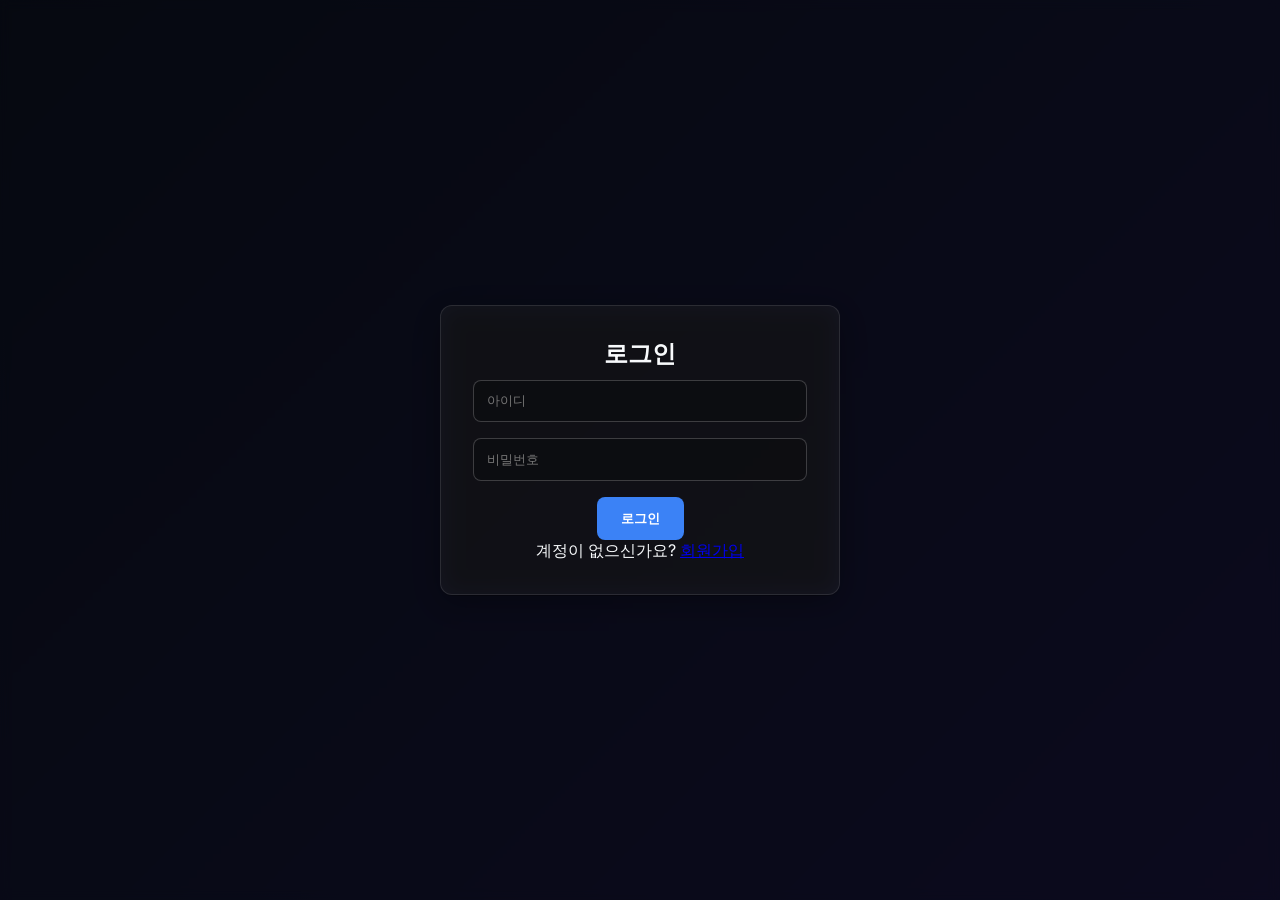
==== frontend/index.html @ 51fb5659 "Fix Netlify publish directory by moving netlify.toml to root" ====
<!DOCTYPE html>
<html lang="en">
<head>
  <meta charset="UTF-8">
  <meta name="viewport" content="width=device-width, initial-scale=1.0">
  <title>Ggeolmu language Pro</title>
  <link rel="stylesheet" href="css/style.css">
  <link rel="preconnect" href="https://fonts.googleapis.com">
  <link rel="preconnect" href="https://fonts.gstatic.com" crossorigin>
  <link href="https://fonts.googleapis.com/css2?family=Inter:wght@400;500;600;700&display=swap" rel="stylesheet">
</head>
<body>
  <div class="app-container" style="display: none;" id="main-app-container">
    <header class="glass-header">
      <div class="header-left">
        <h1>Ggeolmu language <span class="accent">Pro</span></h1>
        <button id="open-youtube-btn" title="YouTube 열기">▶ YouTube 열기</button>
      </div>
      <div class="url-input-group">
        <input type="text" id="video-url" placeholder="Paste YouTube URL here (e.g., https://youtu.be/...)" value="https://youtu.be/7NLzd2mjz-g?si=dH2-LVRnqRRq38Av">
        <div class="lang-select-group">
          <select id="script-lang" title="스크립트 언어 (자막)">
            <option value="en" selected>🇺🇸 자막: 영어</option>
            <option value="ko">🇰🇷 자막: 한국어</option>
            <option value="ja">🇯🇵 자막: 일본어</option>
            <option value="zh">🇨🇳 자막: 중국어</option>
          </select>
          <select id="dict-lang" title="단어 뜻 언어 (해석)">
            <option value="ko" selected>🇰🇷 해석: 한국어</option>
            <option value="en">🇺🇸 해석: 영어</option>
            <option value="ja">🇯🇵 해석: 일본어</option>
            <option value="zh">🇨🇳 해석: 중국어</option>
          </select>
        </div>
        <button id="load-btn">Load Video</button>
      </div>
      <div class="header-right" style="display: flex; align-items: center; gap: 10px;">
        <span id="user-info-display" style="display: none; font-weight: 500;"></span>
        <button id="auth-btn" class="btn">로그인 / 가입</button>
      </div>
    </header>
    
    <main class="main-content">
      <div id="welcome-message" class="empty-state-global">
        <div class="empty-state-content">
          <h2>Ready to learn?</h2>
          <p>Paste a YouTube URL above and click "Load Video" to get started.</p>
          <div class="bookmarklet-container" style="margin-top: 2rem; padding: 1.5rem; background: rgba(255,255,255,0.05); border-radius: 12px; border: 1px dashed rgba(255,255,255,0.2);">
            <h3>💡 Pro Tip: 유튜브에서 바로 열기!</h3>
            <p style="color: #aaa; font-size: 0.9em; margin-bottom: 1rem;">아래 버튼을 즐겨찾기 바에 드래그해서 올려두세요. 유튜브 영상을 보다가 클릭하면 이 화면으로 텔레포트 합니다!</p>
            <a id="bookmarklet-btn" href="javascript:(function(){document.querySelectorAll('video').forEach(function(v){v.pause();});var mp=document.getElementById('movie_player');if(mp&&mp.pauseVideo)mp.pauseVideo();var m=window.location.href.match(/(?:youtube\.com\/(?:[^\/]+\/.+\/|(?:v|e(?:mbed)?)\/|.*[?&]v=|shorts\/)|youtu\.be\/)([^&?\/ ]{11})/);var v=m?m[1]:null;if(v)window.open('http://ggeolmu-language.com/?videoId='+v,'_blank');else alert('YouTube 영상 페이지에서 클릭해주세요!');})();" class="btn" style="display: inline-block; padding: 0.8rem 1.5rem; background: var(--accent-color); color: white; text-decoration: none; border-radius: 8px; font-weight: 600; cursor: move;">📖 Ggeolmu Pro 열기</a>
          </div>
        </div>
      </div>

      <!-- Left: Video Player -->
      <section class="glass-card video-section" style="display: none;">
        <div class="video-wrapper">
          <div id="youtube-player"></div>
        </div>
      </section>

      <!-- Right: Transcript Viewer -->
      <section class="glass-card transcript-section" style="display: none;">
        <div class="transcript-header">
          <h2>Interactive Transcript</h2>
          <p class="subtitle">Hover for meaning, click to replay.</p>
          <div class="keyboard-shortcuts">
            <span class="shortcut-item"><span class="key-badge">Space</span> 재생/정지</span>
            <span class="shortcut-item"><span class="key-badge">v</span> 이전 문장</span>
            <span class="shortcut-item"><span class="key-badge">b</span> 다시 듣기</span>
            <span class="shortcut-item"><span class="key-badge">n</span> 다음 문장</span>
            <span class="shortcut-item"><span class="key-badge">g</span> 앞 단어</span>
            <span class="shortcut-item"><span class="key-badge">1</span>~<span class="key-badge">4</span> 0~75% 이동</span>
          </div>
        </div>
        <div id="transcript-container" class="transcript-container">
          <!-- Transcript items will be injected here via JS -->
        </div>
      </section>
    </main>

    <!-- Tooltip Element -->
    <div id="tooltip" class="tooltip hidden">
      <div class="tooltip-pronunciation" id="tooltip-pron"></div>
      <div class="tooltip-meaning" id="tooltip-mean"></div>
    </div>
  </div>

  <!-- Auth Modal -->
  <div id="auth-modal" class="modal">
    <div class="modal-content glass-card">
      <span id="close-modal" class="close-btn" style="display: none;">&times;</span>
      <h2 id="modal-title">로그인</h2>
      <div id="modal-error" style="color: #ff6b6b; margin-bottom: 10px;"></div>
      
      <div id="auth-form-container">
        <!-- 로그인 모드 -->
        <div id="login-form">
          <input type="text" id="login-username" placeholder="아이디">
          <input type="password" id="login-password" placeholder="비밀번호">
          <button id="login-submit" class="btn">로그인</button>
          <p>계정이 없으신가요? <a href="#" id="toggle-to-register">회원가입</a></p>
        </div>
        
        <!-- 회원가입 모드 -->
        <div id="register-form" style="display:none;">
          <input type="text" id="reg-name" placeholder="이름 (예: 홍길동)">
          <input type="text" id="reg-username" placeholder="아이디">
          <input type="password" id="reg-password" placeholder="비밀번호">
          <button id="reg-submit" class="btn">회원가입</button>
          <p>이미 계정이 있으신가요? <a href="#" id="toggle-to-login">로그인</a></p>
        </div>
      </div>
      <div id="auth-success-container" style="display:none; text-align:center;">
        <h3 style="color:#51cf66;">환영합니다!</h3>
        <p id="auth-unique-code" style="font-family: monospace; background: rgba(255,255,255,0.1); padding:10px; border-radius:8px; margin: 10px 0;"></p>
        <button id="auth-ok-btn" class="btn">확인</button>
      </div>
    </div>
  </div>

  <!-- YouTube IFrame API -->
  <script src="https://www.youtube.com/iframe_api"></script>
  <!-- Load JS -->
  <script src="js/auth.js"></script>
  <script type="module" src="js/app.js"></script>
</body>
</html>
---- frontend/css/style.css ----
:root {
  --bg-gradient: linear-gradient(135deg, #0f172a 0%, #1e1b4b 100%);
  --glass-bg: rgba(255, 255, 255, 0.05);
  --glass-border: rgba(255, 255, 255, 0.1);
  --text-primary: #f8fafc;
  --text-secondary: #94a3b8;
  --accent-color: #3b82f6;
  --accent-hover: #60a5fa;
  --tooltip-bg: rgba(15, 23, 42, 0.95);
  --highlight-bg: rgba(59, 130, 246, 0.2);
}

* {
  box-sizing: border-box;
  margin: 0;
  padding: 0;
}

body {
  font-family: 'Inter', sans-serif;
  background: var(--bg-gradient);
  color: var(--text-primary);
  min-height: 100vh;
  display: flex;
  justify-content: center;
  align-items: center;
  padding: 2rem;
  overflow: hidden; /* App takes full screen, scroll inside components */
}

/* Glassmorphism Utilities */
.glass-card {
  background: var(--glass-bg);
  backdrop-filter: blur(12px);
  -webkit-backdrop-filter: blur(12px);
  border: 1px solid var(--glass-border);
  border-radius: 16px;
  box-shadow: 0 8px 32px 0 rgba(0, 0, 0, 0.3);
}

.app-container {
  width: 100%;
  max-width: 1400px;
  height: 90vh;
  display: flex;
  flex-direction: column;
  gap: 1.5rem;
}

/* Header */
.glass-header {
  display: flex;
  justify-content: space-between;
  align-items: center;
  padding: 1.2rem 2rem;
  background: var(--glass-bg);
  backdrop-filter: blur(12px);
  border: 1px solid var(--glass-border);
  border-radius: 16px;
  gap: 1.5rem;
  flex-wrap: wrap;
}

.glass-header h1 {
  font-size: 1.5rem;
  font-weight: 700;
  letter-spacing: -0.5px;
}

.header-left {
  display: flex;
  align-items: center;
  gap: 0.8rem;
  flex-shrink: 0;
}

#open-youtube-btn {
  padding: 0.45rem 1rem;
  border: 1px solid rgba(255, 255, 255, 0.15);
  border-radius: 20px;
  background: rgba(255, 0, 0, 0.15);
  color: #ff6b6b;
  font-size: 0.82rem;
  font-weight: 600;
  cursor: pointer;
  transition: background 0.2s ease, transform 0.1s ease;
  white-space: nowrap;
}

#open-youtube-btn:hover {
  background: rgba(255, 0, 0, 0.3);
  transform: scale(1.04);
}

.accent {
  color: var(--accent-color);
}

.url-input-group {
  display: flex;
  flex-wrap: wrap;
  gap: 0.8rem;
  flex: 1;
  max-width: 800px;
  min-width: 0; /* flex overflow 방지 */
}

.url-input-group input {
  flex: 2;
  min-width: 150px;
  padding: 0.8rem 1.2rem;
  border-radius: 8px;
  border: 1px solid var(--glass-border);
  background: rgba(0, 0, 0, 0.2);
  color: var(--text-primary);
  font-size: 0.95rem;
  outline: none;
  transition: all 0.3s ease;
}

.url-input-group input:focus {
  border-color: var(--accent-color);
  box-shadow: 0 0 0 2px rgba(59, 130, 246, 0.2);
}

.url-input-group button, .header-right button, .btn {
  padding: 0.8rem 1.5rem;
  border: none;
  border-radius: 8px;
  background: var(--accent-color);
  color: white;
  font-weight: 600;
  cursor: pointer;
  white-space: nowrap;
  transition: background 0.2s ease, transform 0.1s ease;
}

.url-input-group button:hover, .header-right button:hover, .btn:hover {
  background: var(--accent-hover);
}

.url-input-group button:active, .header-right button:active, .btn:active {
  transform: scale(0.98);
}

.lang-select-group {
  display: flex;
  gap: 0.5rem;
  flex-shrink: 0;
}

.lang-select-group select {
  padding: 0.8rem 1rem;
  border-radius: 8px;
  border: 1px solid var(--glass-border);
  background: rgba(0, 0, 0, 0.4);
  color: var(--text-primary);
  font-size: 0.85rem;
  outline: none;
  cursor: pointer;
  appearance: none;
  -webkit-appearance: none;
  transition: all 0.3s ease;
}

.lang-select-group select:focus {
  border-color: var(--accent-color);
  box-shadow: 0 0 0 2px rgba(59, 130, 246, 0.2);
}

/* Main Content */
.main-content {
  display: flex;
  gap: 1.5rem;
  flex: 1;
  min-height: 0; /* Important for flex child scrolling */
}

/* Video Section */
.video-section {
  flex: 6;
  padding: 1.5rem;
  display: flex;
  flex-direction: column;
}

.video-wrapper {
  flex: 1;
  border-radius: 12px;
  overflow: hidden;
  background: #000;
  position: relative;
}

.video-wrapper iframe {
  position: absolute;
  top: 0;
  left: 0;
  width: 100%;
  height: 100%;
  border: none;
}

/* Transcript Section */
.transcript-section {
  flex: 4;
  padding: 1.5rem;
  display: flex;
  flex-direction: column;
}

.transcript-header {
  margin-bottom: 1rem;
}

.transcript-header h2 {
  font-size: 1.2rem;
  font-weight: 600;
}

.transcript-header .subtitle {
  font-size: 0.85rem;
  color: var(--text-secondary);
  margin-top: 0.2rem;
  margin-bottom: 0.8rem;
}

.keyboard-shortcuts {
  display: flex;
  flex-wrap: wrap;
  gap: 0.8rem;
  padding-bottom: 0.5rem;
  border-bottom: 1px solid rgba(255, 255, 255, 0.1);
  margin-bottom: 0.5rem;
}

.shortcut-item {
  display: flex;
  align-items: center;
  gap: 0.3rem;
  font-size: 0.8rem;
  color: var(--text-secondary);
}

.key-badge {
  background: rgba(255, 255, 255, 0.1);
  border: 1px solid rgba(255, 255, 255, 0.2);
  padding: 0.1rem 0.4rem;
  border-radius: 4px;
  color: #e2e8f0;
  font-family: monospace;
  font-size: 0.75rem;
  font-weight: 600;
}

.transcript-container {
  flex: 1;
  overflow-y: auto;
  overflow-x: hidden;
  padding-left: 0.5rem;
  padding-right: 0.5rem;
  display: flex;
  flex-direction: column;
  gap: 0.8rem;
}

/* Custom Scrollbar */
.transcript-container::-webkit-scrollbar {
  width: 6px;
}
.transcript-container::-webkit-scrollbar-track {
  background: transparent;
}
.transcript-container::-webkit-scrollbar-thumb {
  background: rgba(255, 255, 255, 0.2);
  border-radius: 4px;
}
.transcript-container::-webkit-scrollbar-thumb:hover {
  background: rgba(255, 255, 255, 0.3);
}

/* Transcript Item */
.transcript-item {
  padding: 1.2rem 1.5rem; /* Slightly more padding for readability and left edge */
  border-radius: 8px;
  background: rgba(255, 255, 255, 0.02);
  border: 1px solid transparent;
  cursor: pointer;
  transition: all 0.35s cubic-bezier(0.4, 0, 0.2, 1); /* Buttery smooth transition */
  line-height: 1.8;
  font-size: 1.05rem; /* Slightly larger text for grouped sentences */
}

.transcript-item:hover {
  background: rgba(255, 255, 255, 0.06);
  border-color: var(--glass-border);
}

.transcript-item.active {
  background: var(--highlight-bg);
  border-color: var(--accent-color);
  box-shadow: 0 4px 20px rgba(99, 102, 241, 0.15); /* Soft glow for active */
  transform: scale(1.01); /* Subtle pop effect */
}

.word-span {
  position: relative;
  display: inline-block;
  padding: 0 2px;
  border-radius: 4px;
  transition: background 0.2s ease, color 0.2s ease;
}

.word-span.has-meaning {
  cursor: default;
  border-bottom: 1px dashed rgba(255, 255, 255, 0.4);
}

.word-span.has-meaning:hover {
  background: rgba(255, 255, 255, 0.15);
  color: #fff;
}

/* Tooltip */
.tooltip {
  position: fixed;
  background: var(--tooltip-bg);
  border: 1px solid var(--glass-border);
  padding: 0.6rem 1rem;
  border-radius: 8px;
  box-shadow: 0 4px 12px rgba(0, 0, 0, 0.5);
  pointer-events: none;
  z-index: 1000;
  opacity: 1;
  transform: translateY(0);
  transition: opacity 0.2s ease, transform 0.2s ease;
  backdrop-filter: blur(8px);
}

.tooltip.hidden {
  opacity: 0;
  transform: translateY(10px);
}

.tooltip-pronunciation {
  font-size: 0.8rem;
  color: var(--text-secondary);
  margin-bottom: 0.2rem;
  font-family: monospace;
}

.tooltip-meaning {
  font-size: 0.95rem;
  color: var(--text-primary);
  font-weight: 500;
}

/* Empty States & Loading */
.empty-state-global {
  flex: 1;
  display: flex;
  flex-direction: column;
  background: var(--glass-bg);
  backdrop-filter: blur(12px);
  -webkit-backdrop-filter: blur(12px);
  border: 1px solid var(--glass-border);
  border-radius: 16px;
  padding: 4rem;
  overflow-y: auto;
  box-sizing: border-box;
}

.empty-state-content {
  margin: auto;
  display: flex;
  flex-direction: column;
  align-items: center;
  text-align: center;
  width: 100%;
}

.empty-state-global h2 {
  font-size: 2rem;
  margin-bottom: 1rem;
}

.empty-state {
  text-align: center;
  color: var(--text-secondary);
  padding: 2rem;
}

.loading-spinner {
  text-align: center;
  color: var(--accent-color);
  padding: 2rem;
  font-weight: 600;
  animation: pulse 1.5s infinite;
}

@keyframes pulse {
  0% { opacity: 0.6; }
  50% { opacity: 1; }
  100% { opacity: 0.6; }
}

/* Translation Button & Sentence Actions */
.transcript-item {
  display: flex;
  flex-direction: column;
}

.sentence-actions {
  display: flex;
  align-items: center;
  gap: 0.5rem;
  margin-bottom: 0.3rem;
}

.translate-btn {
  background: rgba(255, 255, 255, 0.1);
  border: none;
  color: #fff;
  border-radius: 4px;
  padding: 2px 6px;
  font-size: 0.75rem;
  font-weight: 600;
  cursor: pointer;
  transition: background 0.2s, transform 0.1s;
}

.translate-btn:hover {
  background: var(--accent-color);
}

.translate-btn:active {
  transform: scale(0.95);
}

.sentence-translation {
  font-size: 0.85rem;
  color: #a1a1aa;
  opacity: 0;
  pointer-events: none;
  transition: opacity 0.2s ease;
  white-space: normal;
  word-wrap: break-word;
  line-height: 1.4;
  max-width: 100%;
}

.translate-btn:hover + .sentence-translation,
.translate-btn:active + .sentence-translation {
  opacity: 1;
}

.sentence-text {
  flex: 1;
}

/* ===========================
   Responsive Layout
   =========================== */

/* 1100px 이하: 헤더 세로 배치 */
@media (max-width: 1100px) {
  .glass-header {
    flex-direction: column;
    align-items: stretch;
    gap: 0.8rem;
    padding: 1rem 1.2rem;
  }

  .glass-header h1 {
    text-align: center;
    font-size: 1.3rem;
  }

  .url-input-group {
    width: 100%;
    max-width: 100%;
    flex-wrap: wrap; /* 요소들이 삐져나가지 않고 줄바꿈되도록 설정 */
    gap: 0.6rem;
  }

  .url-input-group input {
    width: 100%;
    flex: 1 1 100%;
  }

  .lang-select-group {
    flex-wrap: wrap;
    width: 100%;
    gap: 0.5rem;
    flex-grow: 1;
  }

  .lang-select-group select {
    flex: 1 1 calc(50% - 0.3rem);
    min-width: 0;
  }

  .url-input-group button {
    width: 100%;
    flex: 1 1 100%;
  }
}

/* 600px 이하: 완전 모바일 세로 배치 */
@media (max-width: 600px) {
  .lang-select-group select {
    flex: 1 1 100%;
    font-size: 0.8rem;
    padding: 0.7rem 0.8rem;
  }
}

/* 768px 이하: 모바일 최적화 미디어 쿼리 (가로 스크롤 및 텍스트 넘침 방지) */
@media (max-width: 768px) {
  body {
    padding: 0.8rem;
    overflow-y: auto; /* Allow scrolling on small viewports */
  }

  .app-container {
    height: auto; /* Let the height expand naturally instead of forcing 90vh */
    gap: 1rem;
  }

  .empty-state-global {
    padding: 2.5rem 1.2rem;
    border-radius: 12px;
  }

  .empty-state-global h2 {
    font-size: 1.4rem; /* Scale down title size */
  }

  .empty-state-global p {
    font-size: 0.9rem;
    color: var(--text-secondary);
  }

  /* Hide bookmarklet instructions as drag & drop is impossible on mobile chrome */
  .bookmarklet-container {
    display: none !important;
  }

  .main-content {
    flex-direction: column !important;
    height: auto;
    gap: 1rem;
  }

  .video-section {
    flex: none !important;
    width: 100% !important;
    height: 35vh !important;
    min-height: 240px;
    padding: 0.8rem !important;
  }

  .transcript-section {
    flex: none !important;
    width: 100% !important;
    height: 50vh !important;
    min-height: 300px;
    padding: 0.8rem !important;
  }
}

/* Auth Modal Styles */
.modal {
  position: fixed; top: 0; left: 0; width: 100%; height: 100%;
  background: rgba(0, 0, 0, 0.6);
  backdrop-filter: blur(5px);
  z-index: 1000;
  display: flex; align-items: center; justify-content: center;
}
.modal.hidden { display: none; }
.modal-content {
  background: var(--glass-bg);
  padding: 2rem;
  border-radius: 12px;
  width: 90%; max-width: 400px;
  position: relative;
  text-align: center;
}
.modal-content input {
  width: 100%; margin-bottom: 1rem; padding: 0.8rem;
  border-radius: 8px; border: 1px solid rgba(255,255,255,0.2);
  background: rgba(0,0,0,0.2); color: white;
}
.close-btn {
  position: absolute; top: 10px; right: 15px; font-size: 1.5rem; cursor: pointer;
}
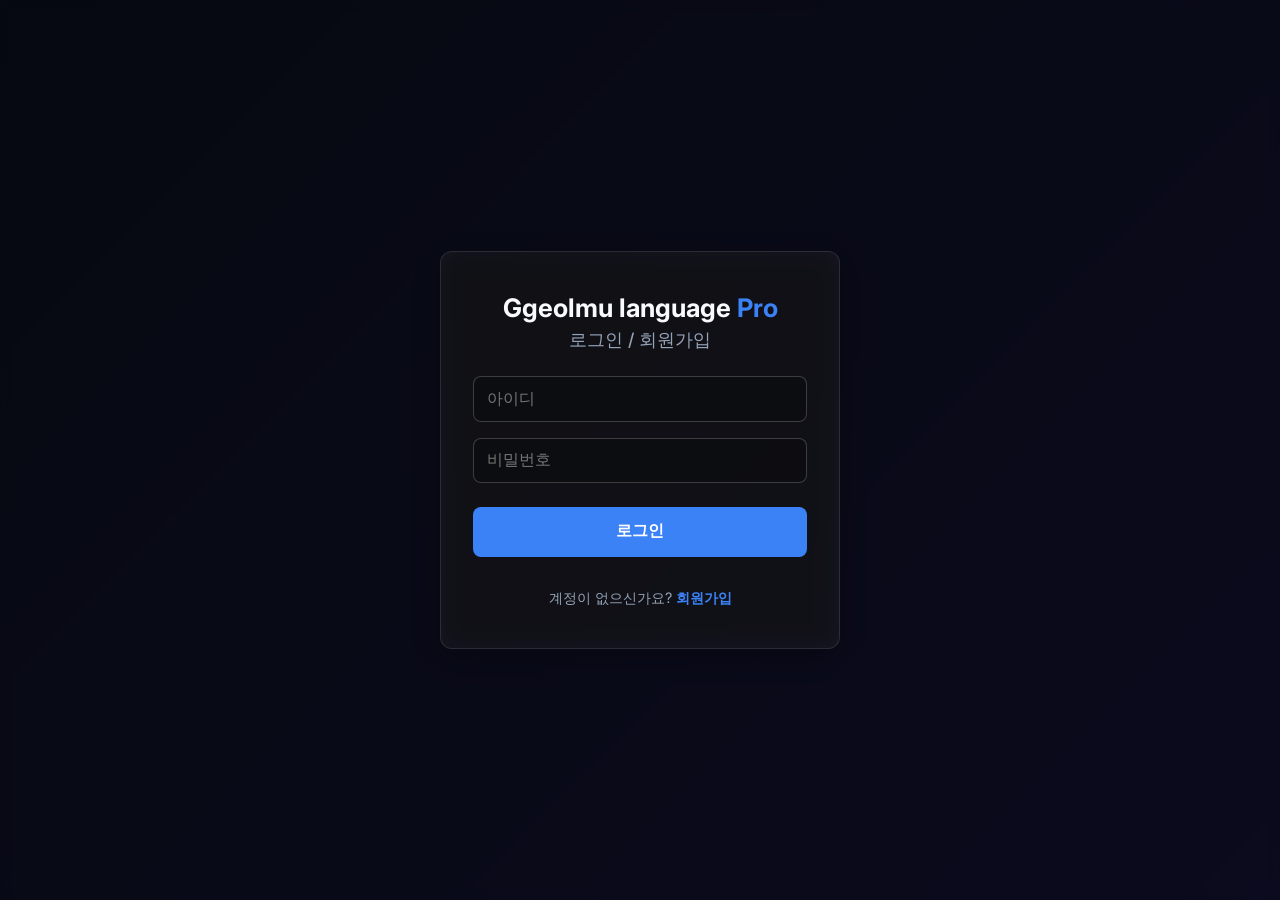
==== commit 3594b9da: "Sync frontend folder with recent static/templates changes" ====
--- a/frontend/index.html
+++ b/frontend/index.html
@@ -91,7 +91,10 @@
   <div id="auth-modal" class="modal">
     <div class="modal-content glass-card">
       <span id="close-modal" class="close-btn" style="display: none;">&times;</span>
-      <h2 id="modal-title">로그인</h2>
+      <div class="modal-brand" style="margin-bottom: 1.5rem;">
+        <h1 style="font-size: 1.6rem; font-weight: 700; margin-bottom: 0.3rem;">Ggeolmu language <span class="accent">Pro</span></h1>
+        <h2 id="modal-title" style="font-size: 1.1rem; color: var(--text-secondary); margin-bottom: 0; font-weight: 500;">로그인 / 회원가입</h2>
+      </div>
       <div id="modal-error" style="color: #ff6b6b; margin-bottom: 10px;"></div>
       
       <div id="auth-form-container">
--- a/frontend/css/style.css
+++ b/frontend/css/style.css
@@ -580,17 +580,54 @@
 .modal.hidden { display: none; }
 .modal-content {
   background: var(--glass-bg);
-  padding: 2rem;
+  padding: 2.5rem 2rem;
   border-radius: 12px;
   width: 90%; max-width: 400px;
   position: relative;
   text-align: center;
+  border: 1px solid var(--glass-border);
+  box-shadow: 0 8px 32px 0 rgba(0, 0, 0, 0.3);
+}
+.modal-content h2 {
+  margin-bottom: 1.5rem;
 }
 .modal-content input {
   width: 100%; margin-bottom: 1rem; padding: 0.8rem;
   border-radius: 8px; border: 1px solid rgba(255,255,255,0.2);
   background: rgba(0,0,0,0.2); color: white;
+  font-size: 1rem;
+  outline: none;
+  transition: all 0.3s ease;
+}
+.modal-content input:focus {
+  border-color: var(--accent-color);
+  box-shadow: 0 0 0 2px rgba(59, 130, 246, 0.2);
+}
+.modal-content .btn {
+  width: 100%;
+  margin-top: 0.5rem;
+  margin-bottom: 1rem;
+  padding: 0.9rem;
+  font-size: 1rem;
+}
+.modal-content p {
+  margin-top: 1rem;
+  font-size: 0.9rem;
+  color: var(--text-secondary);
+}
+.modal-content a {
+  color: var(--accent-color);
+  text-decoration: none;
+  font-weight: 600;
+}
+.modal-content a:hover {
+  text-decoration: underline;
 }
 .close-btn {
-  position: absolute; top: 10px; right: 15px; font-size: 1.5rem; cursor: pointer;
-}
+  position: absolute; top: 15px; right: 20px; font-size: 1.5rem; cursor: pointer;
+  color: var(--text-secondary);
+  transition: color 0.2s;
+}
+.close-btn:hover {
+  color: white;
+}
